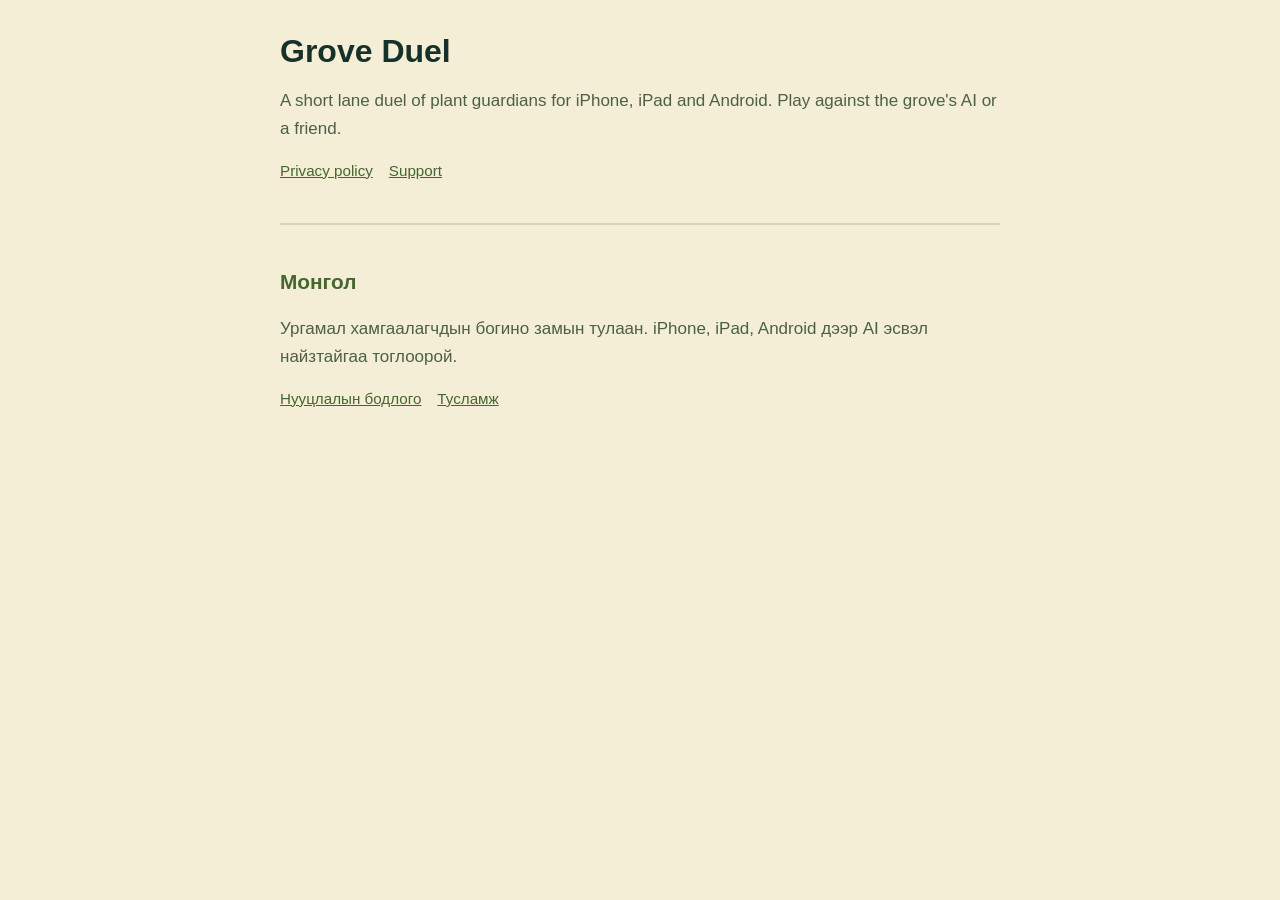
==== index.html @ 52949653 "Update Grove Duel pages Co-Authored-By: Claude Opus 5.5 <noreply@anthropic.com>" ====
<!doctype html>
<html lang="en">
<head>
<meta charset="utf-8">
<meta name="viewport" content="width=device-width, initial-scale=1">
<title>Grove Duel</title>
<link rel="stylesheet" href="style.css">
</head>
<body>
<main>
<h1>Grove Duel</h1>
<p>A short lane duel of plant guardians for iPhone, iPad and Android. Play against the grove's AI or a friend.</p>
<nav><a href="privacy.html">Privacy policy</a><a href="support.html">Support</a></nav>
<section class="lang" lang="mn">
<h2>Монгол</h2>
<p>Ургамал хамгаалагчдын богино замын тулаан. iPhone, iPad, Android дээр AI эсвэл найзтайгаа тоглоорой.</p>
<nav><a href="privacy.html#mn">Нууцлалын бодлого</a><a href="support.html#mn">Тусламж</a></nav>
</section>
</main>
</body>
</html>
---- style.css ----
:root { --ink: #16302a; --leaf: #45672d; --paper: #f4eed7; --muted: #4e5f48; }
* { box-sizing: border-box; }
body { margin: 0; background: var(--paper); color: var(--ink); font: 17px/1.6 -apple-system, BlinkMacSystemFont, "Segoe UI", Roboto, "Helvetica Neue", Arial, sans-serif; }
main { max-width: 760px; margin: 0 auto; padding: 32px 20px 64px; }
h1 { font-size: 2rem; line-height: 1.2; margin: 0 0 4px; }
h2 { font-size: 1.3rem; margin: 32px 0 8px; color: var(--leaf); }
h3 { font-size: 1.05rem; margin: 20px 0 4px; }
p, li { color: var(--muted); }
a { color: var(--leaf); }
nav { font-size: .95rem; margin-bottom: 24px; }
nav a { margin-right: 16px; }
.lang { border-top: 2px solid #d9d2b6; margin-top: 40px; padding-top: 8px; }
.small { font-size: .9rem; }
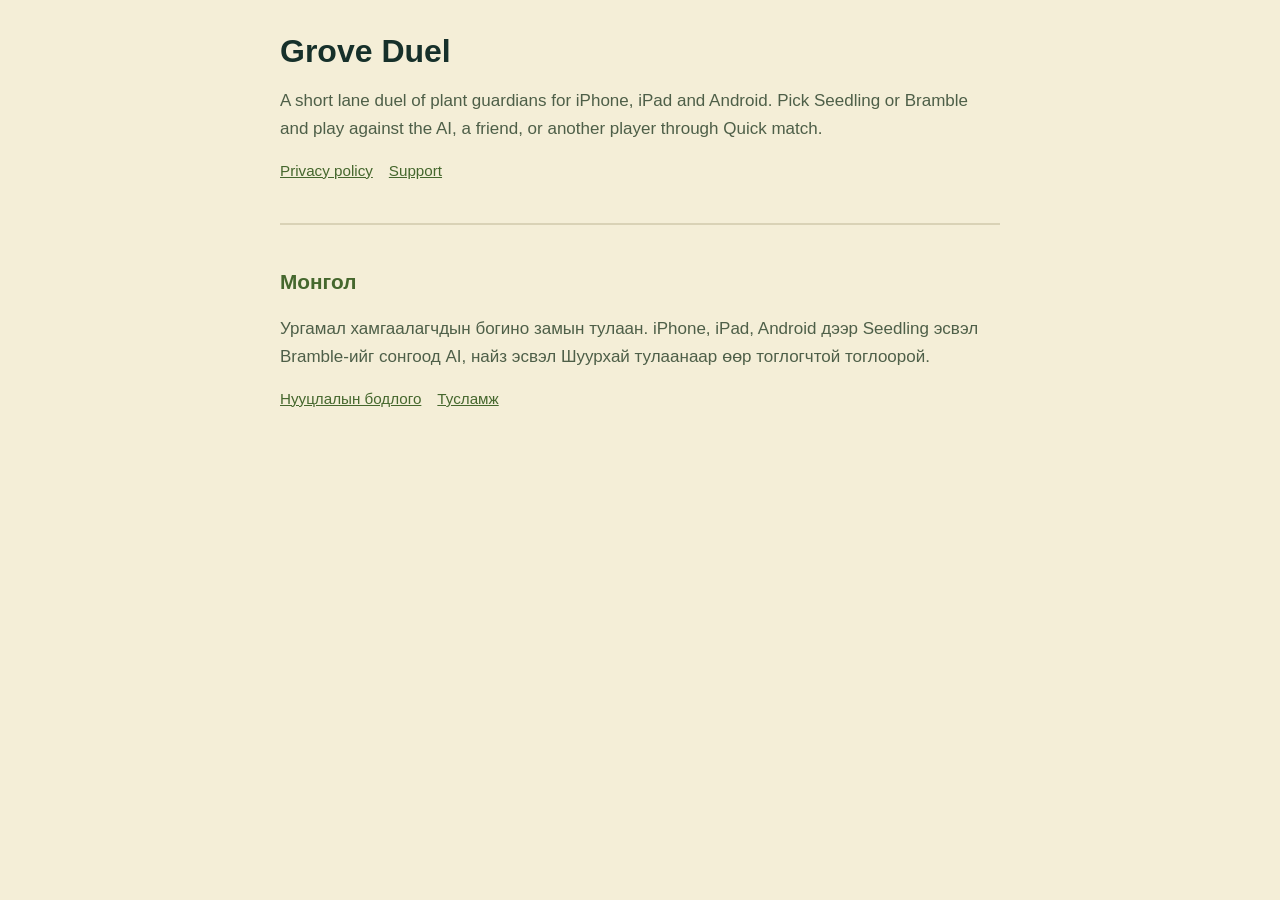
==== commit a0fbd9db: "Update Grove Duel pages Co-Authored-By: Claude Opus 5.5 <noreply@anthropic.com>" ====
--- a/index.html
+++ b/index.html
@@ -9,11 +9,11 @@
 <body>
 <main>
 <h1>Grove Duel</h1>
-<p>A short lane duel of plant guardians for iPhone, iPad and Android. Play against the grove's AI or a friend.</p>
+<p>A short lane duel of plant guardians for iPhone, iPad and Android. Pick Seedling or Bramble and play against the AI, a friend, or another player through Quick match.</p>
 <nav><a href="privacy.html">Privacy policy</a><a href="support.html">Support</a></nav>
 <section class="lang" lang="mn">
 <h2>Монгол</h2>
-<p>Ургамал хамгаалагчдын богино замын тулаан. iPhone, iPad, Android дээр AI эсвэл найзтайгаа тоглоорой.</p>
+<p>Ургамал хамгаалагчдын богино замын тулаан. iPhone, iPad, Android дээр Seedling эсвэл Bramble-ийг сонгоод AI, найз эсвэл Шуурхай тулаанаар өөр тоглогчтой тоглоорой.</p>
 <nav><a href="privacy.html#mn">Нууцлалын бодлого</a><a href="support.html#mn">Тусламж</a></nav>
 </section>
 </main>
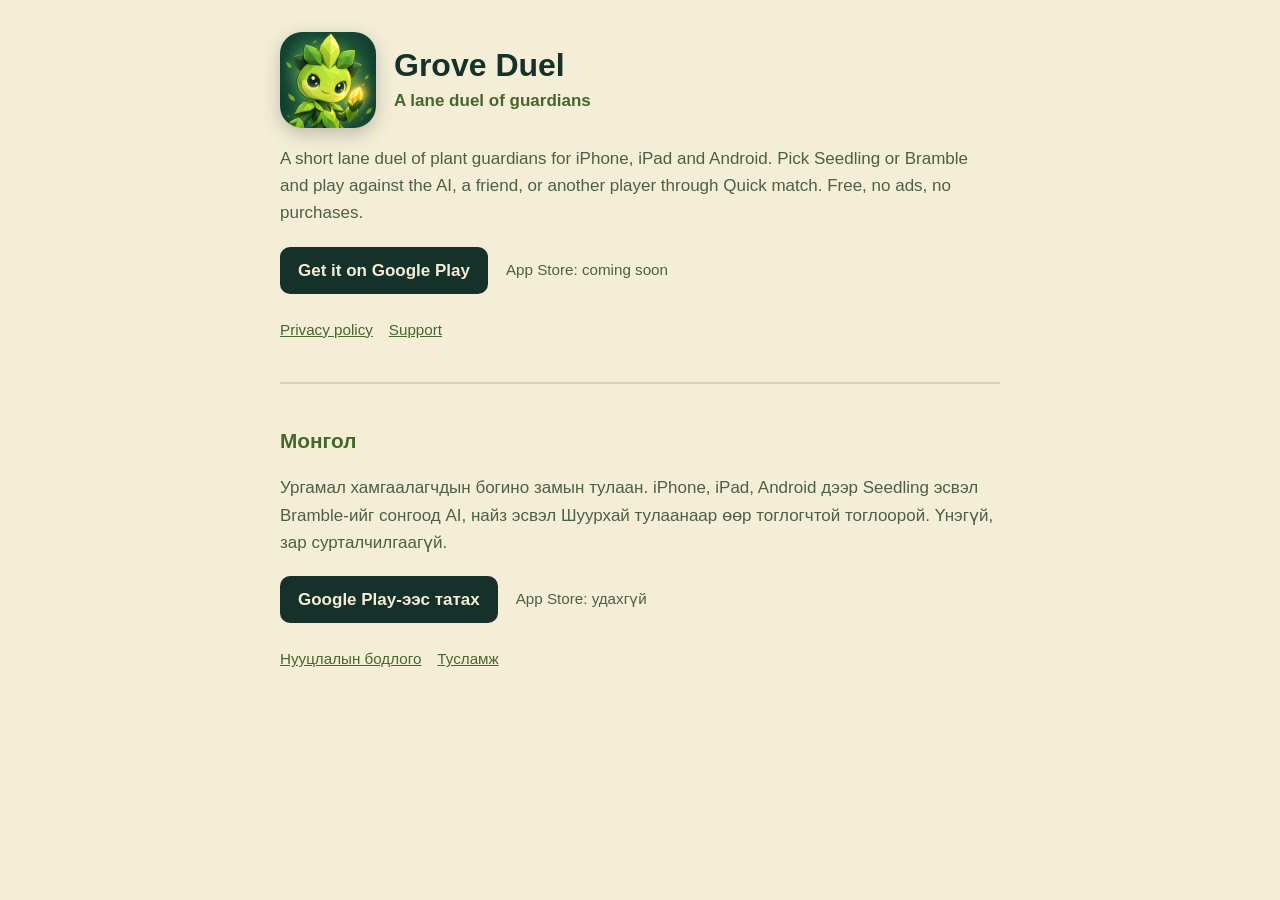
==== commit d8e3d908: "Update Grove Duel pages Co-Authored-By: Claude Opus 5.5 <noreply@anthropic.com>" ====
--- a/index.html
+++ b/index.html
@@ -3,17 +3,27 @@
 <head>
 <meta charset="utf-8">
 <meta name="viewport" content="width=device-width, initial-scale=1">
-<title>Grove Duel</title>
+<title>Grove Duel: a lane duel of guardians</title>
+<meta name="description" content="A 5-minute 1v1 lane duel of plant guardians. Play the AI, a friend or a stranger online. Free, no ads, in English and Mongolian.">
+<meta property="og:title" content="Grove Duel: a lane duel of guardians">
+<meta property="og:description" content="5-minute 1v1 duels of plant guardians. Play the AI, a friend or a stranger online. Free, no ads. Монгол хэл дээр.">
+<meta property="og:image" content="https://groveduel.badral.dev/share.png">
+<meta property="og:url" content="https://groveduel.badral.dev/">
+<meta property="og:type" content="website">
+<meta name="twitter:card" content="summary">
+<link rel="icon" href="icon.png">
 <link rel="stylesheet" href="style.css">
 </head>
 <body>
 <main>
-<h1>Grove Duel</h1>
-<p>A short lane duel of plant guardians for iPhone, iPad and Android. Pick Seedling or Bramble and play against the AI, a friend, or another player through Quick match.</p>
+<header class="hero"><img src="icon.png" width="96" height="96" alt="Grove Duel icon: Seedling holding a glowing seed"><div><h1>Grove Duel</h1><p class="tagline">A lane duel of guardians</p></div></header>
+<p>A short lane duel of plant guardians for iPhone, iPad and Android. Pick Seedling or Bramble and play against the AI, a friend, or another player through Quick match. Free, no ads, no purchases.</p>
+<p class="stores"><a class="store" href="https://play.google.com/store/apps/details?id=mn.badral.groveduel">Get it on Google Play</a><span class="soon">App Store: coming soon</span></p>
 <nav><a href="privacy.html">Privacy policy</a><a href="support.html">Support</a></nav>
 <section class="lang" lang="mn">
 <h2>Монгол</h2>
-<p>Ургамал хамгаалагчдын богино замын тулаан. iPhone, iPad, Android дээр Seedling эсвэл Bramble-ийг сонгоод AI, найз эсвэл Шуурхай тулаанаар өөр тоглогчтой тоглоорой.</p>
+<p>Ургамал хамгаалагчдын богино замын тулаан. iPhone, iPad, Android дээр Seedling эсвэл Bramble-ийг сонгоод AI, найз эсвэл Шуурхай тулаанаар өөр тоглогчтой тоглоорой. Үнэгүй, зар сурталчилгаагүй.</p>
+<p class="stores"><a class="store" href="https://play.google.com/store/apps/details?id=mn.badral.groveduel&amp;hl=mn">Google Play-ээс татах</a><span class="soon">App Store: удахгүй</span></p>
 <nav><a href="privacy.html#mn">Нууцлалын бодлого</a><a href="support.html#mn">Тусламж</a></nav>
 </section>
 </main>
--- a/style.css
+++ b/style.css
@@ -11,3 +11,11 @@
 nav a { margin-right: 16px; }
 .lang { border-top: 2px solid #d9d2b6; margin-top: 40px; padding-top: 8px; }
 .small { font-size: .9rem; }
+.hero { display: flex; align-items: center; gap: 18px; margin-bottom: 8px; }
+.hero img { border-radius: 22px; box-shadow: 0 6px 18px rgba(22, 48, 42, .25); }
+.hero h1 { margin: 0; }
+.tagline { margin: 2px 0 0; font-weight: 600; color: var(--leaf); }
+.stores { display: flex; flex-wrap: wrap; align-items: center; gap: 12px 18px; margin: 20px 0 24px; }
+.store { display: inline-block; background: var(--ink); color: var(--paper); text-decoration: none; font-weight: 600; padding: 10px 18px; border-radius: 10px; }
+.store:hover { background: var(--leaf); }
+.soon { font-size: .95rem; color: var(--muted); }
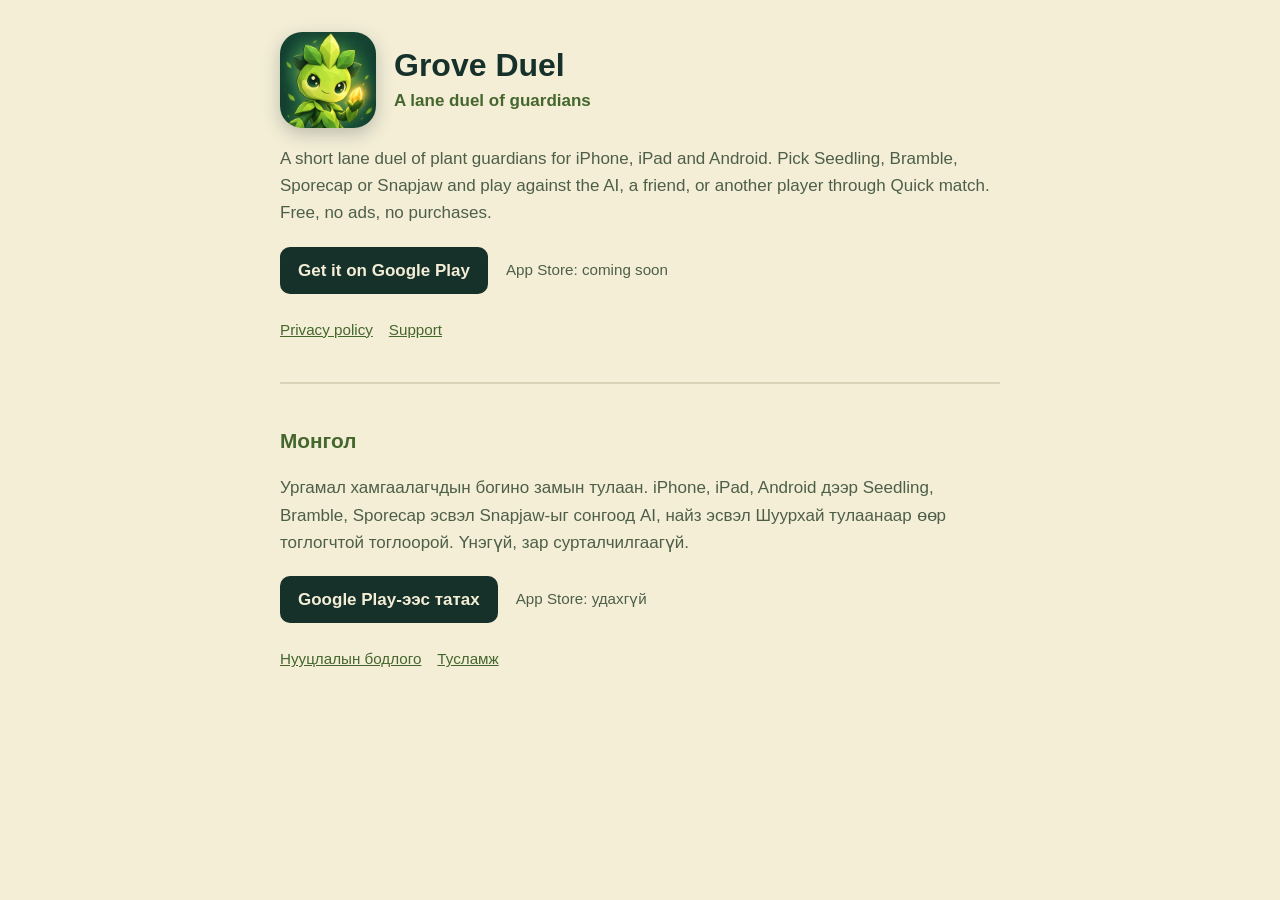
==== commit 4935f296: "Update Grove Duel pages Co-Authored-By: Claude Opus 5.5 <noreply@anthropic.com>" ====
--- a/index.html
+++ b/index.html
@@ -17,12 +17,12 @@
 <body>
 <main>
 <header class="hero"><img src="icon.png" width="96" height="96" alt="Grove Duel icon: Seedling holding a glowing seed"><div><h1>Grove Duel</h1><p class="tagline">A lane duel of guardians</p></div></header>
-<p>A short lane duel of plant guardians for iPhone, iPad and Android. Pick Seedling or Bramble and play against the AI, a friend, or another player through Quick match. Free, no ads, no purchases.</p>
+<p>A short lane duel of plant guardians for iPhone, iPad and Android. Pick Seedling, Bramble, Sporecap or Snapjaw and play against the AI, a friend, or another player through Quick match. Free, no ads, no purchases.</p>
 <p class="stores"><a class="store" href="https://play.google.com/store/apps/details?id=mn.badral.groveduel">Get it on Google Play</a><span class="soon">App Store: coming soon</span></p>
 <nav><a href="privacy.html">Privacy policy</a><a href="support.html">Support</a></nav>
 <section class="lang" lang="mn">
 <h2>Монгол</h2>
-<p>Ургамал хамгаалагчдын богино замын тулаан. iPhone, iPad, Android дээр Seedling эсвэл Bramble-ийг сонгоод AI, найз эсвэл Шуурхай тулаанаар өөр тоглогчтой тоглоорой. Үнэгүй, зар сурталчилгаагүй.</p>
+<p>Ургамал хамгаалагчдын богино замын тулаан. iPhone, iPad, Android дээр Seedling, Bramble, Sporecap эсвэл Snapjaw-ыг сонгоод AI, найз эсвэл Шуурхай тулаанаар өөр тоглогчтой тоглоорой. Үнэгүй, зар сурталчилгаагүй.</p>
 <p class="stores"><a class="store" href="https://play.google.com/store/apps/details?id=mn.badral.groveduel&amp;hl=mn">Google Play-ээс татах</a><span class="soon">App Store: удахгүй</span></p>
 <nav><a href="privacy.html#mn">Нууцлалын бодлого</a><a href="support.html#mn">Тусламж</a></nav>
 </section>
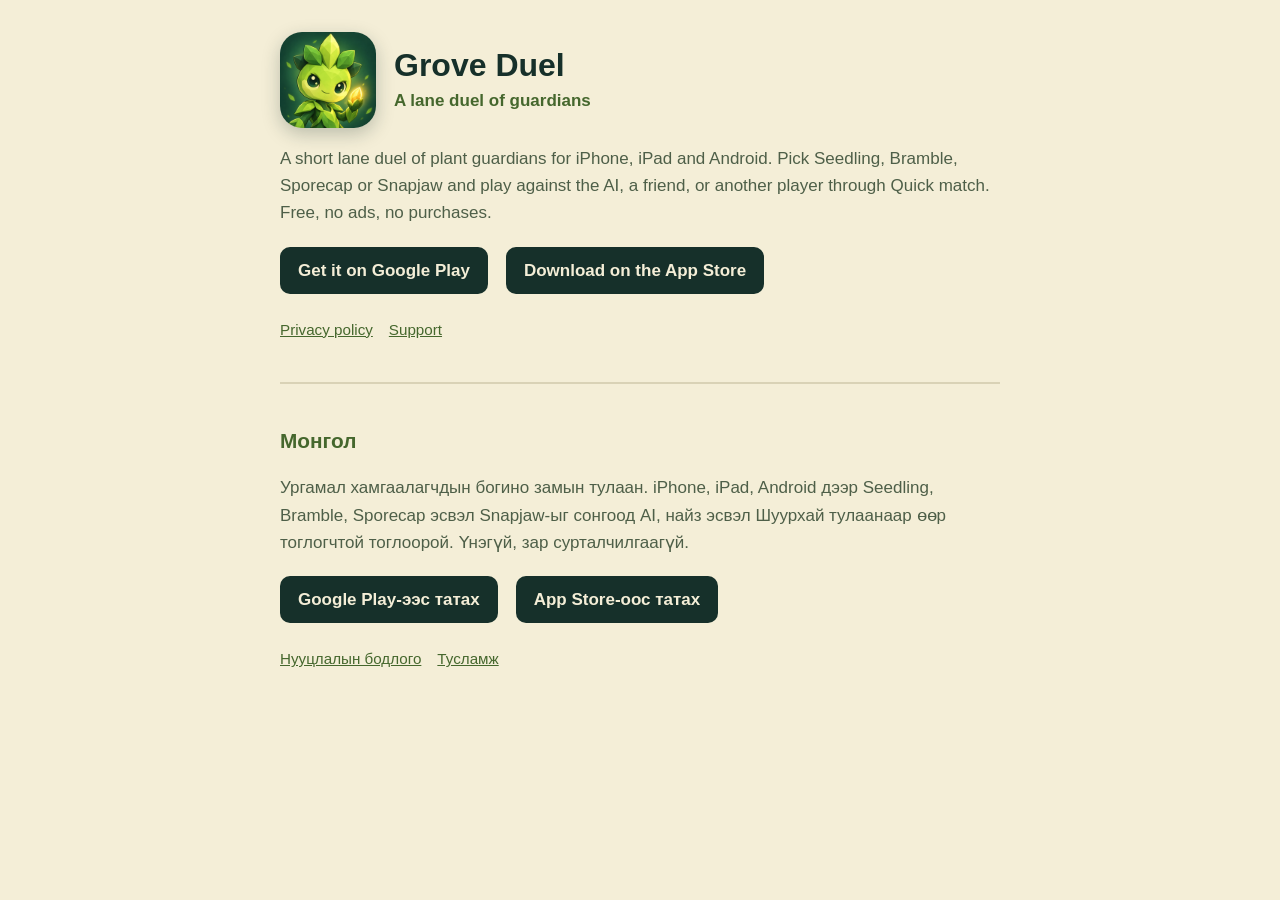
==== commit 5815ca20: "Update Grove Duel pages Co-Authored-By: Claude Opus 5.5 <noreply@anthropic.com>" ====
--- a/index.html
+++ b/index.html
@@ -18,12 +18,12 @@
 <main>
 <header class="hero"><img src="icon.png" width="96" height="96" alt="Grove Duel icon: Seedling holding a glowing seed"><div><h1>Grove Duel</h1><p class="tagline">A lane duel of guardians</p></div></header>
 <p>A short lane duel of plant guardians for iPhone, iPad and Android. Pick Seedling, Bramble, Sporecap or Snapjaw and play against the AI, a friend, or another player through Quick match. Free, no ads, no purchases.</p>
-<p class="stores"><a class="store" href="https://play.google.com/store/apps/details?id=mn.badral.groveduel">Get it on Google Play</a><span class="soon">App Store: coming soon</span></p>
+<p class="stores"><a class="store" href="https://play.google.com/store/apps/details?id=mn.badral.groveduel">Get it on Google Play</a><a class="store" href="https://apps.apple.com/app/grove-duel/id6814047617">Download on the App Store</a></p>
 <nav><a href="privacy.html">Privacy policy</a><a href="support.html">Support</a></nav>
 <section class="lang" lang="mn">
 <h2>Монгол</h2>
 <p>Ургамал хамгаалагчдын богино замын тулаан. iPhone, iPad, Android дээр Seedling, Bramble, Sporecap эсвэл Snapjaw-ыг сонгоод AI, найз эсвэл Шуурхай тулаанаар өөр тоглогчтой тоглоорой. Үнэгүй, зар сурталчилгаагүй.</p>
-<p class="stores"><a class="store" href="https://play.google.com/store/apps/details?id=mn.badral.groveduel&amp;hl=mn">Google Play-ээс татах</a><span class="soon">App Store: удахгүй</span></p>
+<p class="stores"><a class="store" href="https://play.google.com/store/apps/details?id=mn.badral.groveduel&amp;hl=mn">Google Play-ээс татах</a><a class="store" href="https://apps.apple.com/app/grove-duel/id6814047617">App Store-оос татах</a></p>
 <nav><a href="privacy.html#mn">Нууцлалын бодлого</a><a href="support.html#mn">Тусламж</a></nav>
 </section>
 </main>
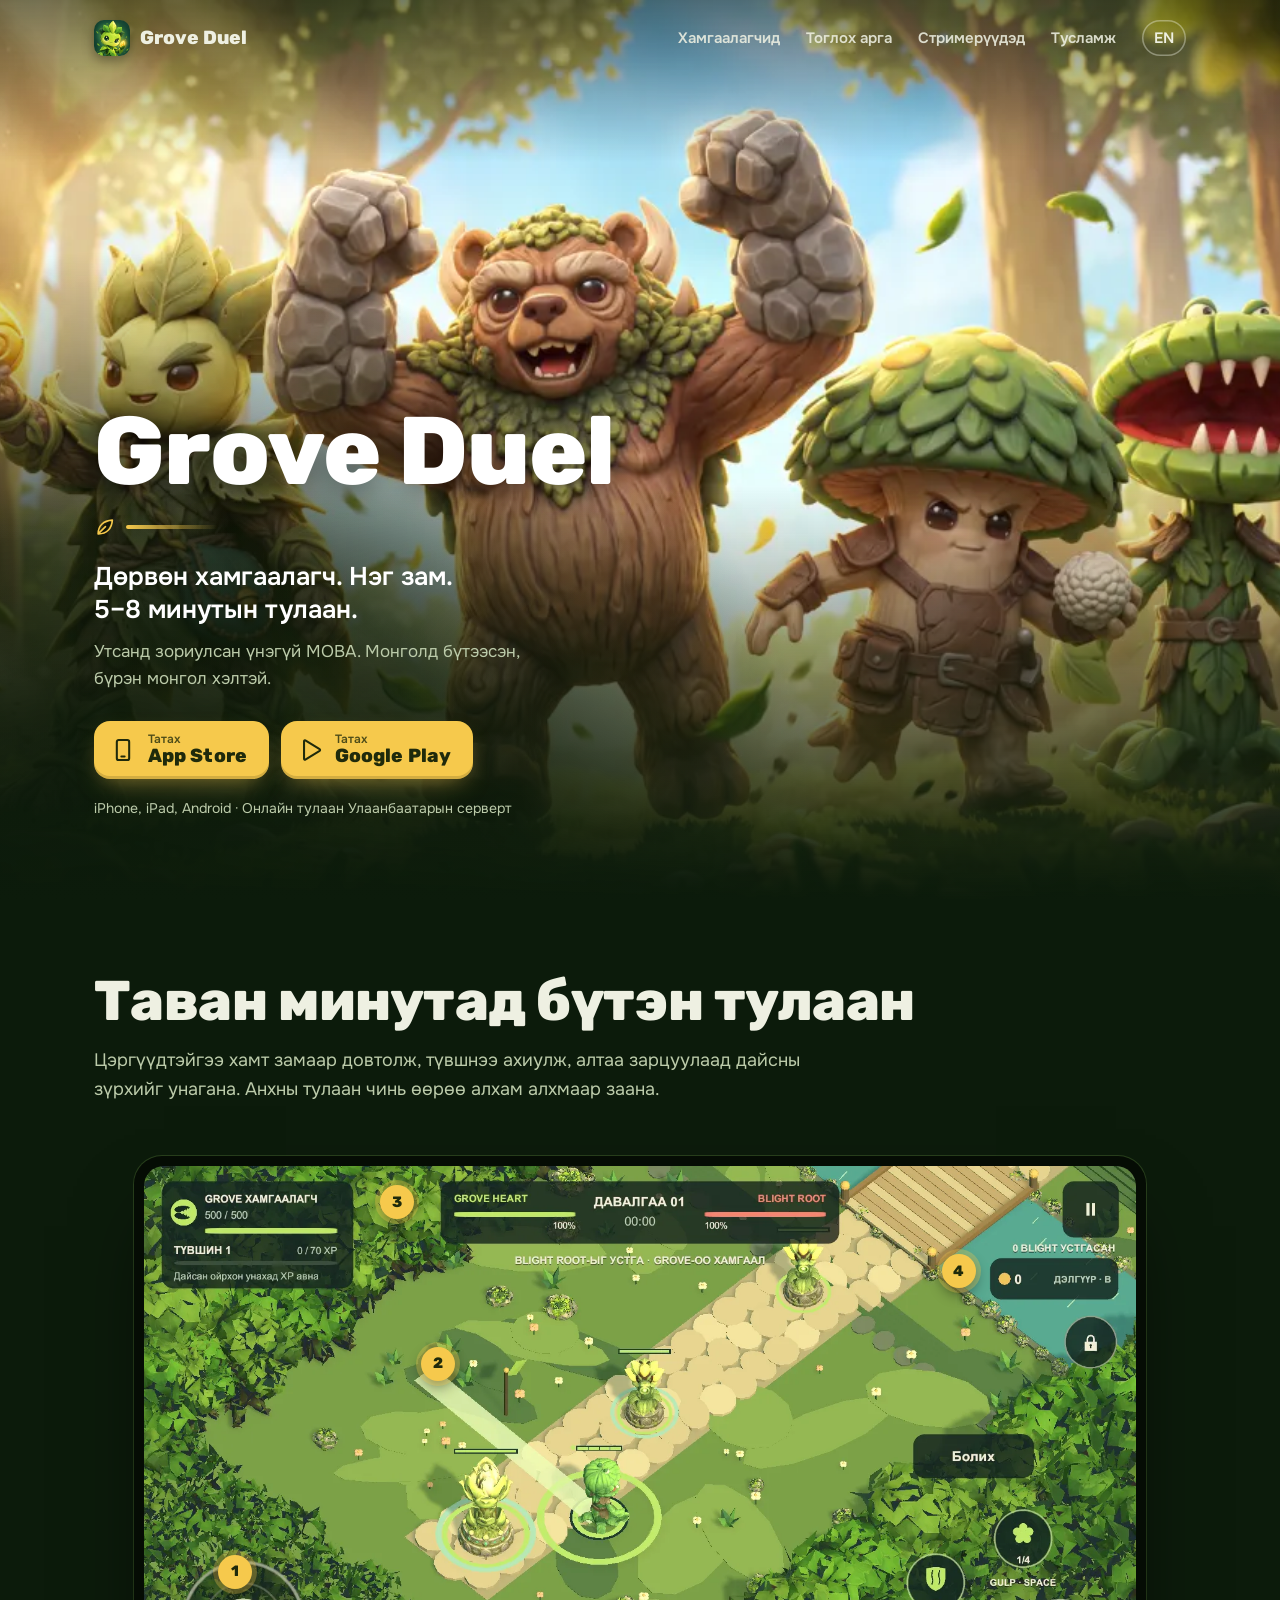
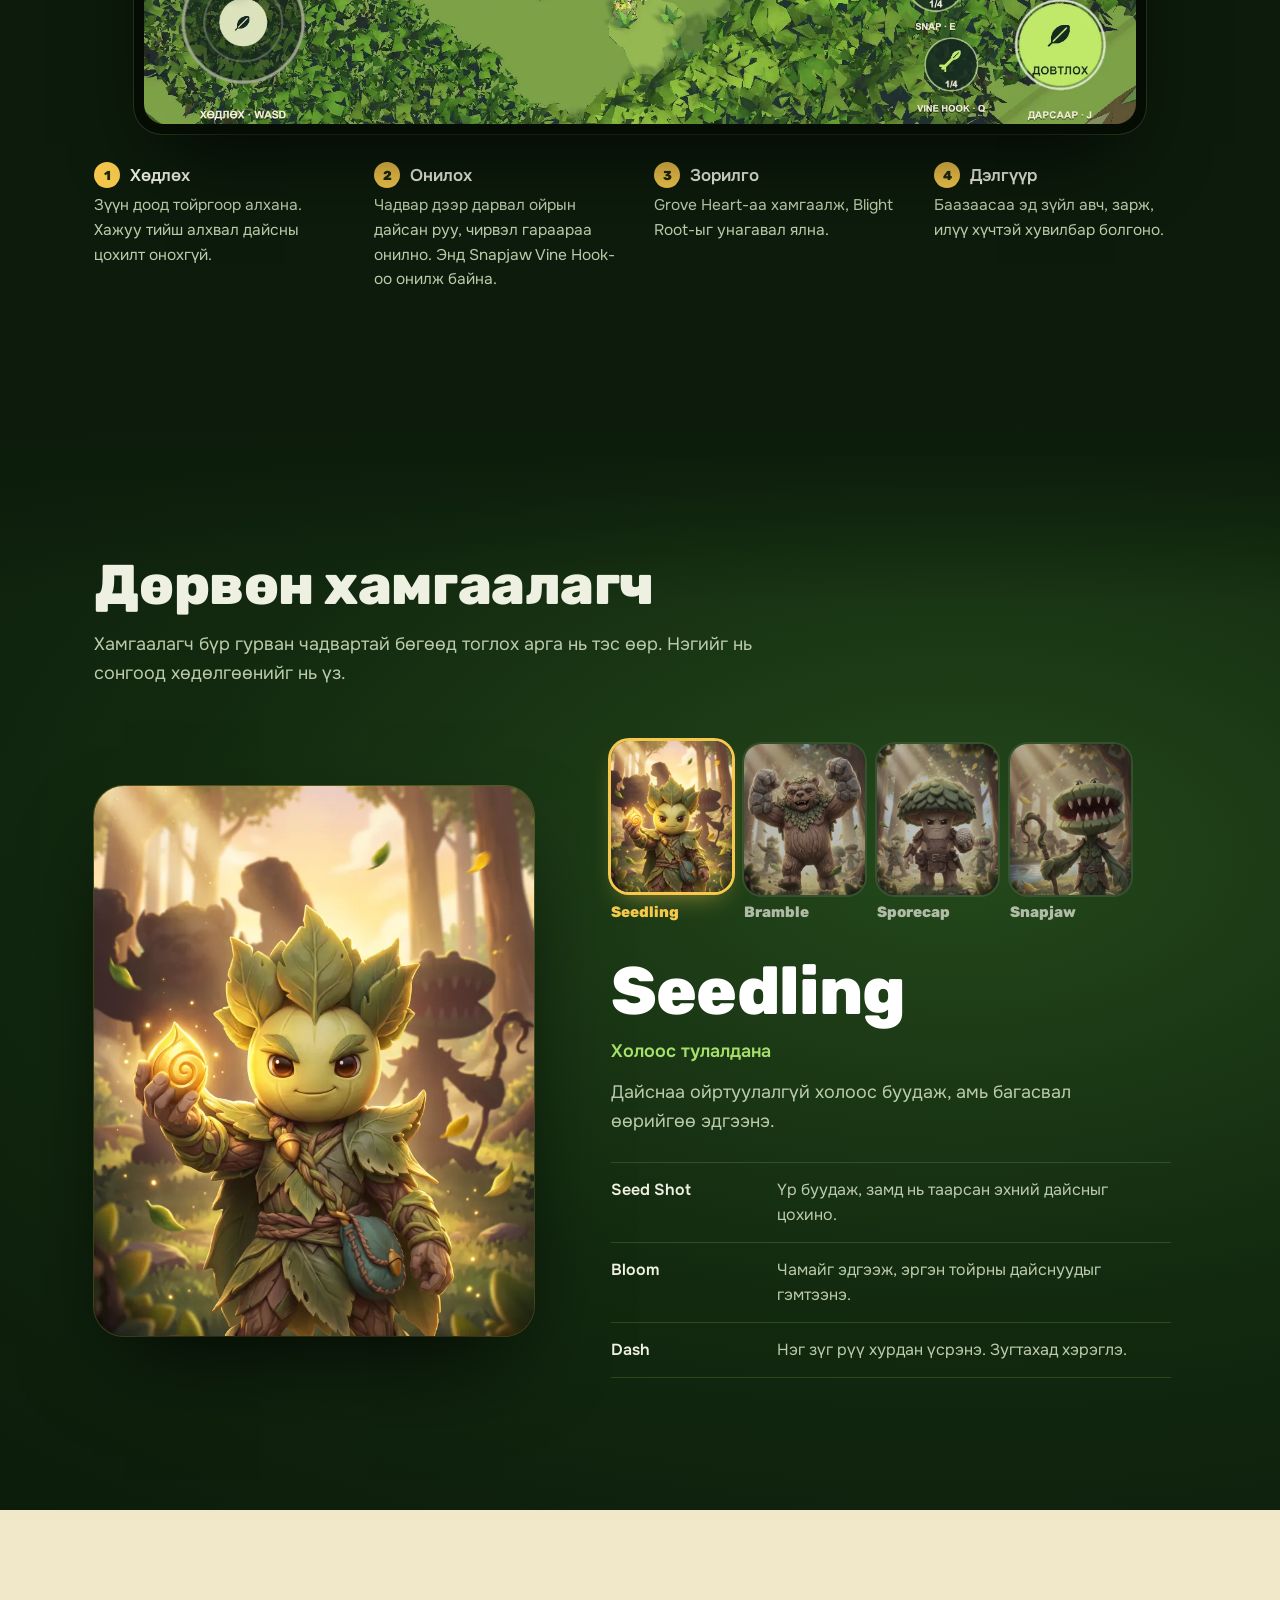
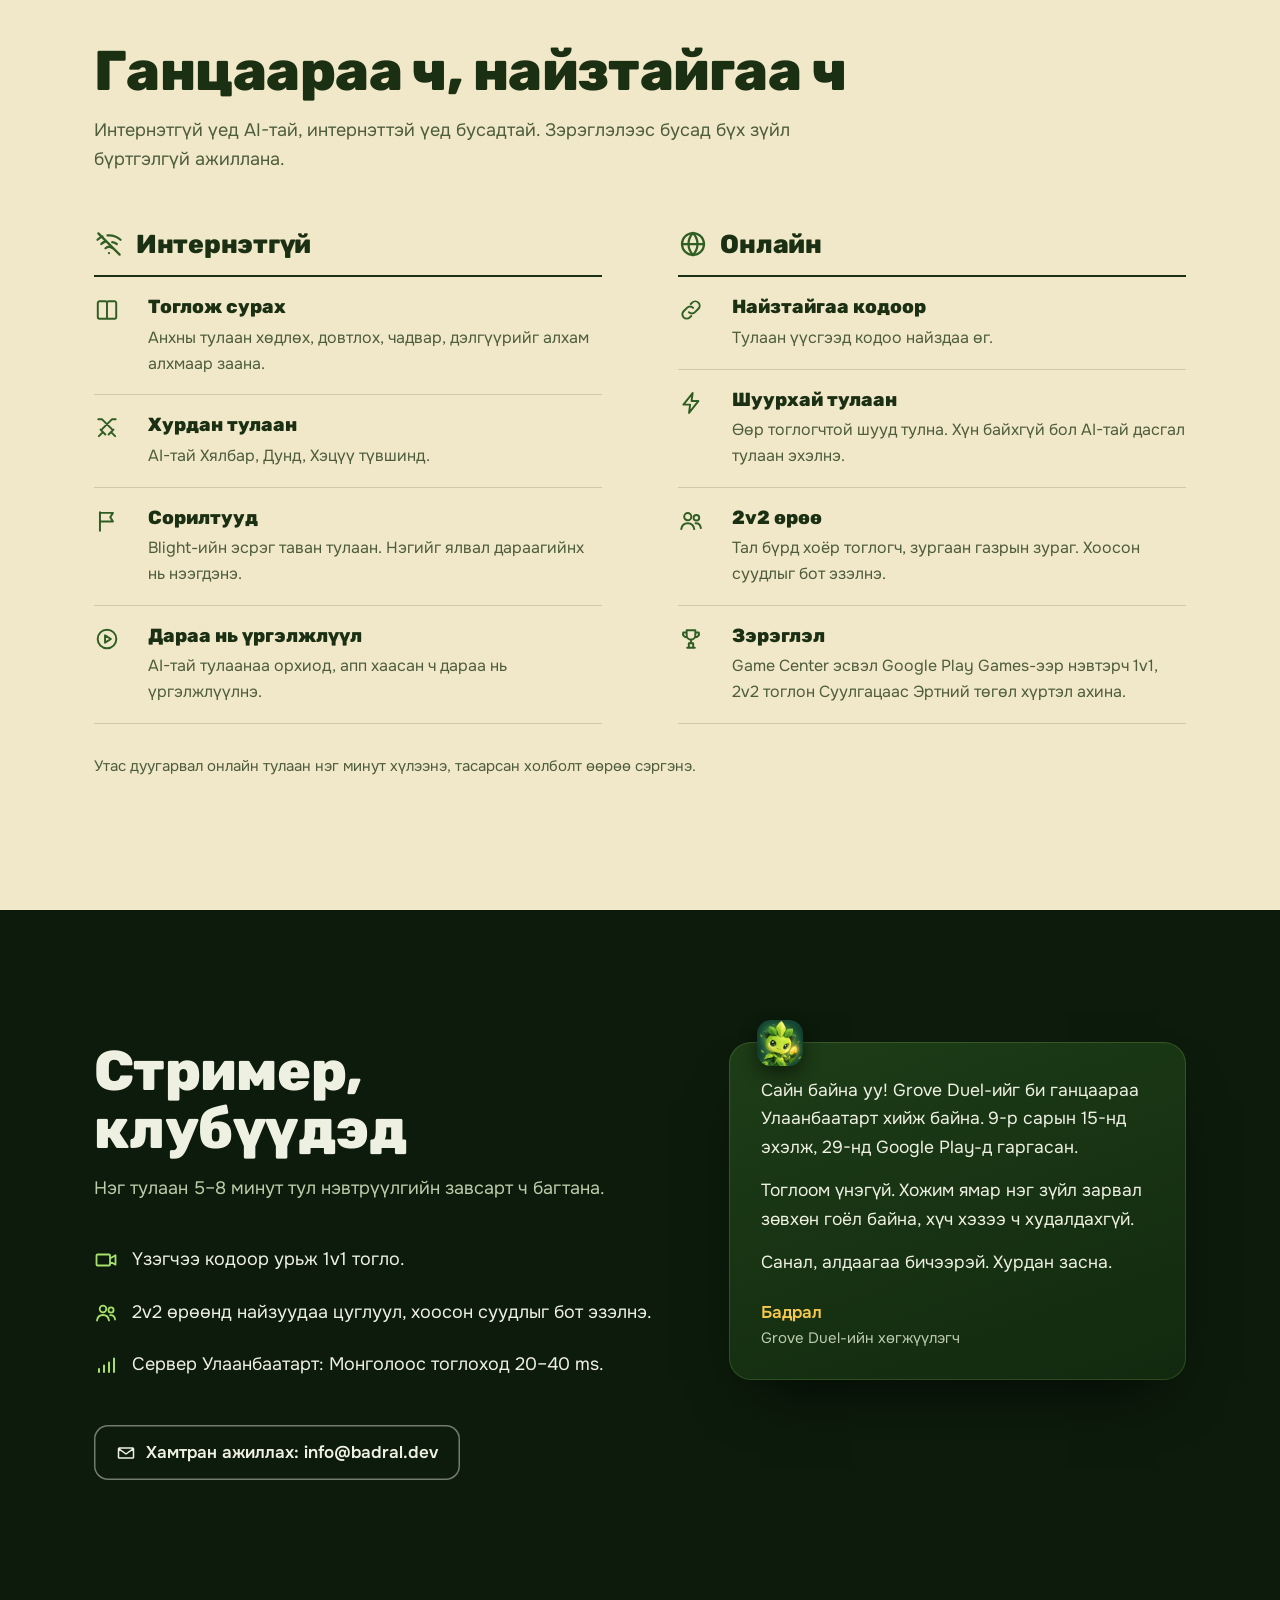
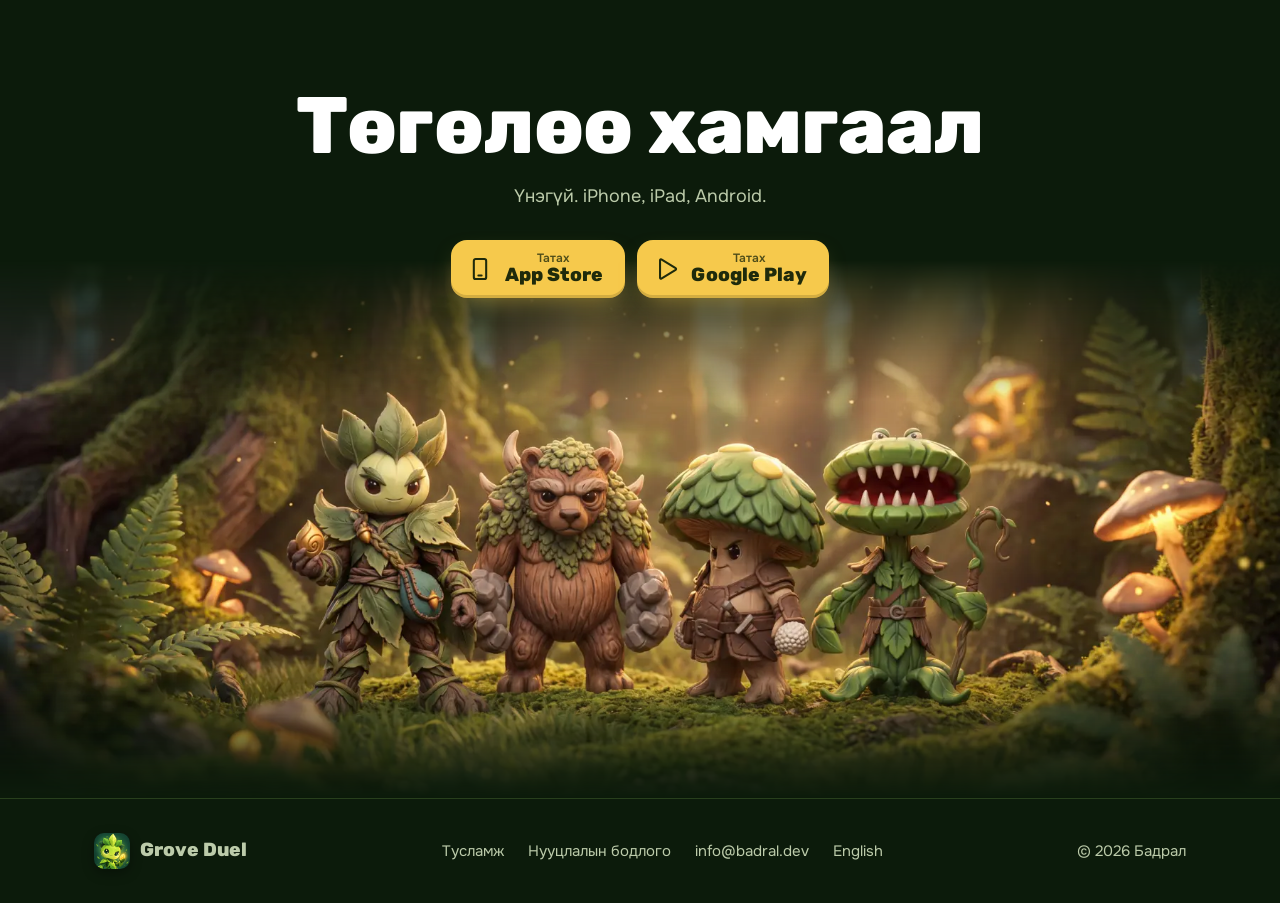
==== commit fd4119ad: "Update Grove Duel pages Co-Authored-By: Claude Opus 5.5 <noreply@anthropic.com>" ====
--- a/index.html
+++ b/index.html
@@ -1,31 +1,261 @@
 <!doctype html>
-<html lang="en">
+<html lang="mn">
 <head>
 <meta charset="utf-8">
-<meta name="viewport" content="width=device-width, initial-scale=1">
-<title>Grove Duel: a lane duel of guardians</title>
-<meta name="description" content="A 5-minute 1v1 lane duel of plant guardians. Play the AI, a friend or a stranger online. Free, no ads, in English and Mongolian.">
-<meta property="og:title" content="Grove Duel: a lane duel of guardians">
-<meta property="og:description" content="5-minute 1v1 duels of plant guardians. Play the AI, a friend or a stranger online. Free, no ads. Монгол хэл дээр.">
+<meta name="viewport" content="width=device-width, initial-scale=1, viewport-fit=cover">
+<title>Grove Duel: утсанд зориулсан 5 минутын MOBA</title>
+<meta name="description" content="Дөрвөн хамгаалагч, нэг зам, 5–8 минутын тулаан. Монголд бүтээсэн, бүрэн монгол хэлтэй, Улаанбаатарын сервертэй үнэгүй MOBA. iPhone, iPad, Android.">
+<meta name="theme-color" content="#0c1b0b">
+<link rel="canonical" href="https://groveduel.badral.dev/">
+<link rel="alternate" hreflang="mn" href="https://groveduel.badral.dev/">
+<link rel="alternate" hreflang="en" href="https://groveduel.badral.dev/en.html">
+<link rel="alternate" hreflang="x-default" href="https://groveduel.badral.dev/">
+<meta property="og:title" content="Grove Duel: утсанд зориулсан 5 минутын MOBA">
+<meta property="og:description" content="Дөрвөн хамгаалагч, нэг зам. Монголд бүтээсэн, монгол хэлтэй, үнэгүй. iPhone, iPad, Android.">
 <meta property="og:image" content="https://groveduel.badral.dev/share.png">
 <meta property="og:url" content="https://groveduel.badral.dev/">
 <meta property="og:type" content="website">
-<meta name="twitter:card" content="summary">
+<meta property="og:locale" content="mn_MN">
+<meta property="og:locale:alternate" content="en_US">
+<meta name="twitter:card" content="summary_large_image">
 <link rel="icon" href="icon.png">
-<link rel="stylesheet" href="style.css">
+<link rel="apple-touch-icon" href="icon.png">
+<link rel="preload" href="fonts/Rubik-ExtraBold.ttf" as="font" type="font/ttf" crossorigin>
+<link rel="preload" as="image" href="img/hero-tall-1080.webp" media="(max-width: 760px)">
+<link rel="preload" as="image" href="img/hero-wide-1400.webp" imagesrcset="img/hero-wide-1400.webp 1400w, img/hero-wide-2400.webp 2400w" imagesizes="100vw" media="(min-width: 761px)">
+<link rel="stylesheet" href="home.css">
+<script type="application/ld+json">{"@context":"https://schema.org","@type":"VideoGame","name":"Grove Duel","url":"https://groveduel.badral.dev/","image":"https://groveduel.badral.dev/share.png","inLanguage":["mn","en"],"genre":"MOBA","gamePlatform":["iOS","Android"],"operatingSystem":"iOS, Android","applicationCategory":"Game","offers":{"@type":"Offer","price":"0","priceCurrency":"USD"},"author":{"@type":"Person","name":"Badral"}}</script>
 </head>
 <body>
-<main>
-<header class="hero"><img src="icon.png" width="96" height="96" alt="Grove Duel icon: Seedling holding a glowing seed"><div><h1>Grove Duel</h1><p class="tagline">A lane duel of guardians</p></div></header>
-<p>A short lane duel of plant guardians for iPhone, iPad and Android. Pick Seedling, Bramble, Sporecap or Snapjaw and play against the AI, a friend, or another player through Quick match. Free, no ads, no purchases.</p>
-<p class="stores"><a class="store" href="https://play.google.com/store/apps/details?id=mn.badral.groveduel">Get it on Google Play</a><a class="store" href="https://apps.apple.com/app/grove-duel/id6814047617">Download on the App Store</a></p>
-<nav><a href="privacy.html">Privacy policy</a><a href="support.html">Support</a></nav>
-<section class="lang" lang="mn">
-<h2>Монгол</h2>
-<p>Ургамал хамгаалагчдын богино замын тулаан. iPhone, iPad, Android дээр Seedling, Bramble, Sporecap эсвэл Snapjaw-ыг сонгоод AI, найз эсвэл Шуурхай тулаанаар өөр тоглогчтой тоглоорой. Үнэгүй, зар сурталчилгаагүй.</p>
-<p class="stores"><a class="store" href="https://play.google.com/store/apps/details?id=mn.badral.groveduel&amp;hl=mn">Google Play-ээс татах</a><a class="store" href="https://apps.apple.com/app/grove-duel/id6814047617">App Store-оос татах</a></p>
-<nav><a href="privacy.html#mn">Нууцлалын бодлого</a><a href="support.html#mn">Тусламж</a></nav>
-</section>
+<!--
+THESIS: Grove Duel's own key art is the first thing a visitor meets, full-bleed, with the offer and both store buttons inside the first screen; it refuses the category default of a centered logo over a blurred screenshot carousel.
+OWN-WORLD: deep forest ground (#0c1b0b to #24481b) owns the page; sun gold (#f6c94c, the game's Play button) is the only action color; leaf green marks roles; one sunlit cream band for ways to play. Rubik ExtraBold display, Onest body, line icons in one 1.8 stroke.
+STORY: see the guardians, understand a five-minute lane duel from a real annotated screenshot, pick a guardian and watch it move, learn the offline and online ways to play, meet the developer, download.
+FIRST VIEWPORT: key art fills the screen (wide on desktop, tall on phones); bottom-left: Grove Duel at up to 6rem, gold leaf rule, one-line offer, sub line, gold App Store and Google Play buttons, device line.
+FORM: user-pinned option A ("cinematic") from the 2 Nov brainstorm round; concept-seed not run because a pinned direction beats the roll; code-led (no image generation in use for this project).
+FINISH: unreviewed and undocumented is unfinished; this build ends with the finish review, the verdict, DESIGN.md, and every shipping raster carrying its provenance
+-->
+<svg width="0" height="0" style="position:absolute" aria-hidden="true">
+  <defs>
+    <symbol id="i-leaf" viewBox="0 0 24 24"><path fill="none" stroke="currentColor" stroke-width="1.8" stroke-linecap="round" stroke-linejoin="round" d="M4.5 19.5C4.5 11 10 5 20 4.5 19.5 14 13.5 19.5 5 19.5M4.5 19.5l8-8"/></symbol>
+    <symbol id="i-phone" viewBox="0 0 24 24"><path fill="none" stroke="currentColor" stroke-width="1.9" stroke-linecap="round" stroke-linejoin="round" d="M8 2.8h8a1.7 1.7 0 0 1 1.7 1.7v15a1.7 1.7 0 0 1-1.7 1.7H8a1.7 1.7 0 0 1-1.7-1.7v-15A1.7 1.7 0 0 1 8 2.8zM10.5 18h3"/></symbol>
+    <symbol id="i-play" viewBox="0 0 24 24"><path fill="none" stroke="currentColor" stroke-width="1.9" stroke-linejoin="round" d="M6.5 3.9v16.2a.8.8 0 0 0 1.2.7l13.2-8.1a.8.8 0 0 0 0-1.4L7.7 3.2a.8.8 0 0 0-1.2.7z"/></symbol>
+    <symbol id="i-book" viewBox="0 0 24 24"><path fill="none" stroke="currentColor" stroke-width="1.8" stroke-linejoin="round" d="M3.5 5.5c0-.8.7-1.5 1.5-1.5h5.5a1.5 1.5 0 0 1 1.5 1.5V20H5a1.5 1.5 0 0 1-1.5-1.5zM20.5 5.5c0-.8-.7-1.5-1.5-1.5h-5.5A1.5 1.5 0 0 0 12 5.5V20h7a1.5 1.5 0 0 0 1.5-1.5z"/></symbol>
+    <symbol id="i-swords" viewBox="0 0 24 24"><path fill="none" stroke="currentColor" stroke-width="1.8" stroke-linecap="round" stroke-linejoin="round" d="M4 4h3.5l9 9M20 4h-3.5l-9 9M6 13.5l4.5 4.5M18 13.5 13.5 18M8.2 15.8 4.5 19.5M15.8 15.8l3.7 3.7"/></symbol>
+    <symbol id="i-flag" viewBox="0 0 24 24"><path fill="none" stroke="currentColor" stroke-width="1.8" stroke-linecap="round" stroke-linejoin="round" d="M5.5 21V4M5.5 4.5h12l-2.5 4 2.5 4h-12"/></symbol>
+    <symbol id="i-resume" viewBox="0 0 24 24"><g fill="none" stroke="currentColor" stroke-width="1.8" stroke-linejoin="round"><circle cx="12" cy="12" r="8.6"/><path d="M10.2 8.6v6.8l5.4-3.4z"/></g></symbol>
+    <symbol id="i-link" viewBox="0 0 24 24"><path fill="none" stroke="currentColor" stroke-width="1.8" stroke-linecap="round" stroke-linejoin="round" d="M10 14a4 4 0 0 0 5.7 0l3.1-3.1a4 4 0 0 0-5.7-5.7l-1.3 1.3M14 10a4 4 0 0 0-5.7 0l-3.1 3.1a4 4 0 0 0 5.7 5.7l1.3-1.3"/></symbol>
+    <symbol id="i-bolt" viewBox="0 0 24 24"><path fill="none" stroke="currentColor" stroke-width="1.8" stroke-linejoin="round" d="M13.5 2.8 5 13.5h6.2l-1 7.7 8.6-11h-6.3z"/></symbol>
+    <symbol id="i-users" viewBox="0 0 24 24"><g fill="none" stroke="currentColor" stroke-width="1.8" stroke-linecap="round"><circle cx="9" cy="8" r="3.3"/><path d="M3 19.5c.5-3.4 2.9-5.5 6-5.5s5.5 2.1 6 5.5"/><circle cx="17" cy="9" r="2.6"/><path d="M16.2 14.1c2.7-.2 4.5 1.6 4.9 4.4"/></g></symbol>
+    <symbol id="i-trophy" viewBox="0 0 24 24"><path fill="none" stroke="currentColor" stroke-width="1.8" stroke-linecap="round" stroke-linejoin="round" d="M8 4h8v4.5a4 4 0 0 1-8 0zM8 6H4.8a3.2 3.2 0 0 0 3.4 4.3M16 6h3.2a3.2 3.2 0 0 1-3.4 4.3M12 12.5v3.5M8.5 20h7M10 16h4v4h-4z"/></symbol>
+    <symbol id="i-offline" viewBox="0 0 24 24"><path fill="none" stroke="currentColor" stroke-width="1.8" stroke-linecap="round" d="M2.8 8.6a13.6 13.6 0 0 1 4-2.6M10.8 5.1A13.6 13.6 0 0 1 21.2 8.6M5.8 12a9 9 0 0 1 3-1.9M14.6 10.5A9 9 0 0 1 18.2 12M9.2 15.4a4.3 4.3 0 0 1 5.6 0M12 19.2h.01M3.5 3.5l17 17"/></symbol>
+    <symbol id="i-globe" viewBox="0 0 24 24"><g fill="none" stroke="currentColor" stroke-width="1.8"><circle cx="12" cy="12" r="8.8"/><path d="M3.2 12h17.6M12 3.2c2.4 2.5 3.6 5.4 3.6 8.8s-1.2 6.3-3.6 8.8c-2.4-2.5-3.6-5.4-3.6-8.8s1.2-6.3 3.6-8.8z"/></g></symbol>
+    <symbol id="i-video" viewBox="0 0 24 24"><path fill="none" stroke="currentColor" stroke-width="1.8" stroke-linejoin="round" d="M3.5 6.5h11.5a1 1 0 0 1 1 1v9a1 1 0 0 1-1 1H3.5a1 1 0 0 1-1-1v-9a1 1 0 0 1 1-1zM16 10.5l5.5-3.2v9.4L16 13.5"/></symbol>
+    <symbol id="i-signal" viewBox="0 0 24 24"><path fill="none" stroke="currentColor" stroke-width="2" stroke-linecap="round" d="M5 19v-3M10 19v-6.5M15 19V9.5M20 19V5.5"/></symbol>
+    <symbol id="i-clock" viewBox="0 0 24 24"><g fill="none" stroke="currentColor" stroke-width="1.8" stroke-linecap="round"><circle cx="12" cy="12" r="8.6"/><path d="M12 7.5V12l3 2"/></g></symbol>
+    <symbol id="i-mail" viewBox="0 0 24 24"><path fill="none" stroke="currentColor" stroke-width="1.8" stroke-linejoin="round" d="M4 6h16a1 1 0 0 1 1 1v10a1 1 0 0 1-1 1H4a1 1 0 0 1-1-1V7a1 1 0 0 1 1-1zM3.5 7l8.5 6.2L20.5 7"/></symbol>
+  </defs>
+</svg>
+<a class="skip" href="#main">Үндсэн хэсэг рүү</a>
+
+<header class="hero">
+  <picture class="hero-art">
+    <source media="(max-width: 760px)" srcset="img/hero-tall-1080.webp">
+    <img src="img/hero-wide-1400.webp" srcset="img/hero-wide-1400.webp 1400w, img/hero-wide-2400.webp 2400w" sizes="100vw" width="2400" height="1029" fetchpriority="high" alt="Grove Duel-ийн дөрвөн хамгаалагч ойд: Seedling, Bramble, Sporecap, Snapjaw">
+  </picture>
+  <div class="top">
+    <div class="wrap">
+      <a class="brand" href="./"><img src="icon.png" alt="" width="36" height="36">Grove Duel</a>
+      <nav aria-label="Үндсэн цэс">
+        <a href="#guardians">Хамгаалагчид</a>
+        <a href="#modes">Тоглох арга</a>
+        <a href="#creators">Стримерүүдэд</a>
+        <a href="support.html#mn">Тусламж</a>
+        <a class="lang" href="en.html" hreflang="en" lang="en">EN</a>
+      </nav>
+    </div>
+  </div>
+  <div class="hero-copy wrap">
+    <h1>Grove Duel</h1>
+    <div class="mark" aria-hidden="true"><svg><use href="#i-leaf"/></svg><i></i></div>
+    <p class="lead">Дөрвөн хамгаалагч. Нэг зам. 5–8 минутын тулаан.</p>
+    <p class="sub">Утсанд зориулсан үнэгүй MOBA. Монголд бүтээсэн, бүрэн монгол хэлтэй.</p>
+    <div class="stores">
+      <a class="store" data-store="ios" href="https://apps.apple.com/app/grove-duel/id6814047617"><svg aria-hidden="true"><use href="#i-phone"/></svg><span><small>Татах</small><b>App Store</b></span></a>
+      <a class="store" data-store="play" href="https://play.google.com/store/apps/details?id=mn.badral.groveduel&amp;hl=mn"><svg aria-hidden="true"><use href="#i-play"/></svg><span><small>Татах</small><b>Google Play</b></span></a>
+    </div>
+    <p class="meta">iPhone, iPad, Android · Онлайн тулаан Улаанбаатарын серверт</p>
+  </div>
+</header>
+
+<main id="main">
+
+<section class="match" aria-labelledby="match-h">
+  <div class="wrap">
+    <h2 id="match-h">Таван минутад бүтэн тулаан</h2>
+    <p class="intro">Цэргүүдтэйгээ хамт замаар довтолж, түвшнээ ахиулж, алтаа зарцуулаад дайсны зүрхийг унагана. Анхны тулаан чинь өөрөө алхам алхмаар заана.</p>
+    <figure class="shot">
+      <img src="img/match-mn.webp" width="1600" height="900" loading="lazy" decoding="async" alt="Тоглоомын бодит зураг: Snapjaw замын голд Vine Hook-оо онилж байна, дээд талд Grove Heart, Blight Root-ын амь, баруун доод талд чадварын товчнууд.">
+      <span class="pin" style="left:10%;top:72%" aria-hidden="true">1</span>
+      <span class="pin" style="left:30%;top:36%" aria-hidden="true">2</span>
+      <span class="pin" style="left:26%;top:8%" aria-hidden="true">3</span>
+      <span class="pin" style="left:81.5%;top:20%" aria-hidden="true">4</span>
+    </figure>
+    <ol class="legend">
+      <li><strong>Хөдлөх</strong>Зүүн доод тойргоор алхана. Хажуу тийш алхвал дайсны цохилт онохгүй.</li>
+      <li><strong>Онилох</strong>Чадвар дээр дарвал ойрын дайсан руу, чирвэл гараараа онилно. Энд Snapjaw Vine Hook-оо онилж байна.</li>
+      <li><strong>Зорилго</strong>Grove Heart-аа хамгаалж, Blight Root-ыг унагавал ялна.</li>
+      <li><strong>Дэлгүүр</strong>Баазаасаа эд зүйл авч, зарж, илүү хүчтэй хувилбар болгоно.</li>
+    </ol>
+  </div>
+</section>
+
+<section class="guardians" id="guardians" aria-labelledby="guardians-h">
+  <div class="wrap">
+    <h2 id="guardians-h">Дөрвөн хамгаалагч</h2>
+    <p class="intro">Хамгаалагч бүр гурван чадвартай бөгөөд тоглох арга нь тэс өөр. Нэгийг нь сонгоод хөдөлгөөнийг нь үз.</p>
+    <div class="g-layout">
+      <div class="stage">
+        <figure class="on"><video muted loop playsinline preload="none" poster="img/seedling-720.webp" aria-label="Seedling хөдөлж байгаа нь"><source src="media/seedling.mp4" type="video/mp4"></video></figure>
+        <figure><video muted loop playsinline preload="none" poster="img/bramble-720.webp" aria-label="Bramble хөдөлж байгаа нь"><source src="media/bramble.mp4" type="video/mp4"></video></figure>
+        <figure><video muted loop playsinline preload="none" poster="img/sporecap-720.webp" aria-label="Sporecap хөдөлж байгаа нь"><source src="media/sporecap.mp4" type="video/mp4"></video></figure>
+        <figure><video muted loop playsinline preload="none" poster="img/snapjaw-720.webp" aria-label="Snapjaw хөдөлж байгаа нь"><source src="media/snapjaw.mp4" type="video/mp4"></video></figure>
+      </div>
+      <div class="g-side">
+        <div class="picker" role="tablist" aria-label="Хамгаалагч сонгох">
+          <button class="pick" role="tab" id="t-seedling" aria-controls="p-seedling" aria-selected="true"><span class="face" style="background-image:url(img/seedling-720.webp)"></span><b>Seedling</b></button>
+          <button class="pick" role="tab" id="t-bramble" aria-controls="p-bramble" aria-selected="false" tabindex="-1"><span class="face" style="background-image:url(img/bramble-720.webp)"></span><b>Bramble</b></button>
+          <button class="pick" role="tab" id="t-sporecap" aria-controls="p-sporecap" aria-selected="false" tabindex="-1"><span class="face" style="background-image:url(img/sporecap-720.webp)"></span><b>Sporecap</b></button>
+          <button class="pick" role="tab" id="t-snapjaw" aria-controls="p-snapjaw" aria-selected="false" tabindex="-1"><span class="face" style="background-image:url(img/snapjaw-720.webp)"></span><b>Snapjaw</b></button>
+        </div>
+        <div class="g-panels">
+          <div class="g-panel" role="tabpanel" id="p-seedling" aria-labelledby="t-seedling">
+            <h3>Seedling</h3>
+            <span class="role">Холоос тулалдана</span>
+            <p>Дайснаа ойртуулалгүй холоос буудаж, амь багасвал өөрийгөө эдгээнэ.</p>
+            <ul class="skills">
+              <li><b>Seed Shot</b>Үр буудаж, замд нь таарсан эхний дайсныг цохино.</li>
+              <li><b>Bloom</b>Чамайг эдгээж, эргэн тойрны дайснуудыг гэмтээнэ.</li>
+              <li><b>Dash</b>Нэг зүг рүү хурдан үсрэнэ. Зугтахад хэрэглэ.</li>
+            </ul>
+          </div>
+          <div class="g-panel" role="tabpanel" id="p-bramble" aria-labelledby="t-bramble" hidden>
+            <h3>Bramble</h3>
+            <span class="role">Ойроос тулалдана</span>
+            <p>Тулааны голд орж, цохилтыг биеэрээ даана.</p>
+            <ul class="skills">
+              <li><b>Thorn Lunge</b>Урагш шүүрч, замд таарсан эхний дайсныг цохино.</li>
+              <li><b>Bark Guard</b>Холтсоо хатууруулж, хэсэг зуур бага гэмтэл авна.</li>
+              <li><b>Bramble Quake</b>Газар цохиж, эргэн тойрны бүх дайсныг гэмтээнэ.</li>
+            </ul>
+          </div>
+          <div class="g-panel" role="tabpanel" id="p-sporecap" aria-labelledby="t-sporecap" hidden>
+            <h3>Sporecap</h3>
+            <span class="role">Тулааныг хянана</span>
+            <p>Дайснаа удаашруулж, газарт тогтоож, өөрөө холдоно.</p>
+            <ul class="skills">
+              <li><b>Spore Burst</b>Спор цацаж, хүрсэн дайснуудыг гэмтээж удаашруулна.</li>
+              <li><b>Tangle</b>Буудаж, онсон дайснаа гэмтээж хэсэг зуур газарт тогтооно.</li>
+              <li><b>Puff Step</b>Богино зайд холдож үсрэн, ардаа үлдсэн дайснуудыг удаашруулна.</li>
+            </ul>
+          </div>
+          <div class="g-panel" role="tabpanel" id="p-snapjaw" aria-labelledby="t-snapjaw" hidden>
+            <h3>Snapjaw</h3>
+            <span class="role">Барьж авна</span>
+            <p>Дайснаа ороонгоор татаж авчраад, хазаж тогтооно.</p>
+            <ul class="skills">
+              <li><b>Vine Hook</b>Ороонго шидэж, барьсан эхний дайснаа өөр лүүгээ татна.</li>
+              <li><b>Snap</b>Хүрэх зайн дайсныг хазаж, хэсэг зуур тогтооно.</li>
+              <li><b>Gulp</b>Дайсны цэргийг бүхлээр нь залгиж, чамайг эдгээнэ.</li>
+            </ul>
+          </div>
+        </div>
+      </div>
+    </div>
+  </div>
+</section>
+
+<section class="modes" id="modes" aria-labelledby="modes-h">
+  <div class="wrap">
+    <h2 id="modes-h">Ганцаараа ч, найзтайгаа ч</h2>
+    <p class="intro">Интернэтгүй үед AI-тай, интернэттэй үед бусадтай. Зэрэглэлээс бусад бүх зүйл бүртгэлгүй ажиллана.</p>
+    <div class="cols">
+      <div>
+        <h3><svg aria-hidden="true"><use href="#i-offline"/></svg>Интернэтгүй</h3>
+        <ul class="ways">
+          <li><svg aria-hidden="true"><use href="#i-book"/></svg><b>Тоглож сурах</b><span>Анхны тулаан хөдлөх, довтлох, чадвар, дэлгүүрийг алхам алхмаар заана.</span></li>
+          <li><svg aria-hidden="true"><use href="#i-swords"/></svg><b>Хурдан тулаан</b><span>AI-тай Хялбар, Дунд, Хэцүү түвшинд.</span></li>
+          <li><svg aria-hidden="true"><use href="#i-flag"/></svg><b>Сорилтууд</b><span>Blight-ийн эсрэг таван тулаан. Нэгийг ялвал дараагийнх нь нээгдэнэ.</span></li>
+          <li><svg aria-hidden="true"><use href="#i-resume"/></svg><b>Дараа нь үргэлжлүүл</b><span>AI-тай тулаанаа орхиод, апп хаасан ч дараа нь үргэлжлүүлнэ.</span></li>
+        </ul>
+      </div>
+      <div>
+        <h3><svg aria-hidden="true"><use href="#i-globe"/></svg>Онлайн</h3>
+        <ul class="ways">
+          <li><svg aria-hidden="true"><use href="#i-link"/></svg><b>Найзтайгаа кодоор</b><span>Тулаан үүсгээд кодоо найздаа өг.</span></li>
+          <li><svg aria-hidden="true"><use href="#i-bolt"/></svg><b>Шуурхай тулаан</b><span>Өөр тоглогчтой шууд тулна. Хүн байхгүй бол AI-тай дасгал тулаан эхэлнэ.</span></li>
+          <li><svg aria-hidden="true"><use href="#i-users"/></svg><b>2v2 өрөө</b><span>Тал бүрд хоёр тоглогч, зургаан газрын зураг. Хоосон суудлыг бот эзэлнэ.</span></li>
+          <li><svg aria-hidden="true"><use href="#i-trophy"/></svg><b>Зэрэглэл</b><span>Game Center эсвэл Google Play Games-ээр нэвтэрч 1v1, 2v2 тоглон Суулгацаас Эртний төгөл хүртэл ахина.</span></li>
+        </ul>
+      </div>
+    </div>
+    <p class="note">Утас дуугарвал онлайн тулаан нэг минут хүлээнэ, тасарсан холболт өөрөө сэргэнэ.</p>
+  </div>
+</section>
+
+<section class="creators" id="creators" aria-labelledby="creators-h">
+  <div class="wrap c-grid">
+    <div>
+      <h2 id="creators-h">Стример, клубүүдэд</h2>
+      <p class="intro">Нэг тулаан 5–8 минут тул нэвтрүүлгийн завсарт ч багтана.</p>
+      <ul class="c-list">
+        <li><svg aria-hidden="true"><use href="#i-video"/></svg>Үзэгчээ кодоор урьж 1v1 тогло.</li>
+        <li><svg aria-hidden="true"><use href="#i-users"/></svg>2v2 өрөөнд найзуудаа цуглуул, хоосон суудлыг бот эзэлнэ.</li>
+        <li><svg aria-hidden="true"><use href="#i-signal"/></svg>Сервер Улаанбаатарт: Монголоос тоглоход 20–40 ms.</li>
+      </ul>
+      <a class="mail" href="mailto:info@badral.dev?subject=Grove%20Duel"><svg aria-hidden="true"><use href="#i-mail"/></svg>Хамтран ажиллах: info@badral.dev</a>
+    </div>
+    <blockquote class="maker">
+      <p>Сайн байна уу! Grove Duel-ийг би ганцаараа Улаанбаатарт хийж байна. 9-р сарын 15-нд эхэлж, 29-нд Google Play-д гаргасан.</p>
+      <p>Тоглоом үнэгүй. Хожим ямар нэг зүйл зарвал зөвхөн гоёл байна, хүч хэзээ ч худалдахгүй.</p>
+      <p>Санал, алдаагаа бичээрэй. Хурдан засна.</p>
+      <footer>Бадрал<span>Grove Duel-ийн хөгжүүлэгч</span></footer>
+    </blockquote>
+  </div>
+</section>
+
+<section class="close" aria-labelledby="close-h">
+  <div class="wrap">
+    <h2 id="close-h">Төгөлөө хамгаал</h2>
+    <p>Үнэгүй. iPhone, iPad, Android.</p>
+    <div class="stores">
+      <a class="store" data-store="ios" href="https://apps.apple.com/app/grove-duel/id6814047617"><svg aria-hidden="true"><use href="#i-phone"/></svg><span><small>Татах</small><b>App Store</b></span></a>
+      <a class="store" data-store="play" href="https://play.google.com/store/apps/details?id=mn.badral.groveduel&amp;hl=mn"><svg aria-hidden="true"><use href="#i-play"/></svg><span><small>Татах</small><b>Google Play</b></span></a>
+    </div>
+  </div>
+  <img src="img/grove-1800.webp" width="1800" height="772" loading="lazy" decoding="async" alt="">
+</section>
+
 </main>
+
+<footer class="foot">
+  <div class="wrap">
+    <a class="brand" href="./"><img src="icon.png" alt="" width="36" height="36">Grove Duel</a>
+    <nav aria-label="Доод цэс">
+      <a href="support.html#mn">Тусламж</a>
+      <a href="privacy.html#mn">Нууцлалын бодлого</a>
+      <a href="mailto:info@badral.dev">info@badral.dev</a>
+      <a href="en.html" hreflang="en" lang="en">English</a>
+    </nav>
+    <span>© 2026 Бадрал</span>
+  </div>
+</footer>
+
+<div class="dock" aria-hidden="true">
+  <span class="brand"><img src="icon.png" alt="" width="32" height="32"><span>Grove Duel<small>Үнэгүй MOBA</small></span></span>
+  <a class="get" href="#close-h" tabindex="-1">Татах</a>
+</div>
+
+<script src="home.js" defer></script>
 </body>
 </html>
--- a/home.css
+++ b/home.css
@@ -0,0 +1,287 @@
+/* Grove Duel home page. privacy.html and support.html keep style.css. */
+
+@font-face { font-family: "Rubik"; src: url(fonts/Rubik-ExtraBold.ttf) format("truetype"); font-weight: 800; font-display: swap; }
+@font-face { font-family: "Onest"; src: url(fonts/Onest-Regular.ttf) format("truetype"); font-weight: 400; font-display: swap; }
+@font-face { font-family: "Onest"; src: url(fonts/Onest-SemiBold.ttf) format("truetype"); font-weight: 600; font-display: swap; }
+
+:root {
+  --ground: #0c1b0b;
+  --forest: #12290f;
+  --forest-2: #183614;
+  --moss: #2f5e22;
+  --leaf: #a6e06a;
+  --sun: #f6c94c;
+  --sun-hi: #ffd969;
+  --on-sun: #1f2a0b;
+  --text: #eef0e2;
+  --text-2: #bccbaa;
+  --band: #f1e7c9;
+  --band-ink: #1b3013;
+  --band-ink-2: #4d5d3c;
+  --line: rgba(166, 224, 106, .18);
+  --radius: 22px;
+  --gutter: clamp(20px, 4vw, 44px);
+  --max: 1180px;
+  --ease: cubic-bezier(.16, 1, .3, 1);
+  color-scheme: dark;
+}
+
+* { box-sizing: border-box; }
+html { scroll-behavior: smooth; scrollbar-color: var(--moss) var(--ground); -webkit-text-size-adjust: 100%; }
+body {
+  margin: 0;
+  background: var(--ground);
+  color: var(--text);
+  font: 400 17px/1.6 "Onest", system-ui, -apple-system, "Segoe UI", Roboto, sans-serif;
+  caret-color: var(--sun);
+  -webkit-font-smoothing: antialiased;
+}
+::selection { background: var(--sun); color: var(--on-sun); }
+img, video { display: block; max-width: 100%; }
+a { color: var(--sun); text-underline-offset: .2em; text-decoration-thickness: 1.5px; }
+a:hover { color: var(--sun-hi); }
+:focus-visible { outline: 3px solid var(--sun); outline-offset: 3px; border-radius: 6px; }
+h1, h2, h3 { font-family: "Rubik", "Onest", system-ui, sans-serif; font-weight: 800; line-height: 1.04; letter-spacing: -.01em; margin: 0; text-wrap: balance; }
+p { margin: 0; text-wrap: pretty; }
+.wrap { width: 100%; max-width: var(--max); margin: 0 auto; padding: 0 var(--gutter); }
+.skip { position: absolute; left: -999px; top: 8px; z-index: 50; background: var(--sun); color: var(--on-sun); padding: 10px 16px; border-radius: 10px; font-weight: 600; }
+.skip:focus { left: 12px; }
+
+/* ---------- store buttons ---------- */
+.stores { display: flex; flex-wrap: wrap; gap: 12px; }
+.store {
+  display: inline-flex; align-items: center; gap: 12px;
+  min-height: 58px; padding: 9px 22px 9px 16px;
+  border-radius: 16px; text-decoration: none;
+  background: var(--sun); color: var(--on-sun);
+  box-shadow: 0 10px 24px -10px rgba(246, 201, 76, .55), inset 0 -3px 0 rgba(0, 0, 0, .14);
+  transition: transform .25s var(--ease), background-color .2s, box-shadow .25s var(--ease);
+}
+.store:hover { background: var(--sun-hi); color: var(--on-sun); transform: translateY(-2px); box-shadow: 0 16px 30px -12px rgba(246, 201, 76, .7), inset 0 -3px 0 rgba(0, 0, 0, .14); }
+.store:active { transform: translateY(1px); }
+.store svg { width: 26px; height: 26px; flex: none; }
+.store span { display: flex; flex-direction: column; line-height: 1.1; }
+.store small { font-size: 12px; font-weight: 600; opacity: .78; }
+.store b { font-family: "Rubik", sans-serif; font-weight: 800; font-size: 19px; letter-spacing: .005em; }
+/* On a phone, the visitor's own store leads and the other steps back. */
+.is-ios .store[data-store="play"], .is-android .store[data-store="ios"] {
+  background: rgba(12, 27, 11, .55); color: var(--text); box-shadow: inset 0 0 0 1.5px rgba(238, 240, 226, .35);
+  -webkit-backdrop-filter: blur(6px); backdrop-filter: blur(6px);
+}
+.is-android .store[data-store="play"] { order: -1; }
+
+/* ---------- top bar ---------- */
+.top { position: absolute; inset: 0 0 auto; z-index: 3; }
+.top .wrap { display: flex; align-items: center; justify-content: space-between; gap: 16px; height: 76px; }
+.brand { display: inline-flex; align-items: center; gap: 10px; color: var(--text); text-decoration: none; font-family: "Rubik", sans-serif; font-weight: 800; font-size: 19px; }
+.brand img { width: 36px; height: 36px; border-radius: 10px; box-shadow: 0 4px 12px rgba(0, 0, 0, .35); }
+.top nav { display: flex; align-items: center; gap: 26px; font-size: 15px; font-weight: 600; }
+.top nav a { color: var(--text); text-decoration: none; opacity: .88; }
+.top nav a:hover { opacity: 1; color: var(--sun-hi); }
+.top nav .lang { padding: 6px 12px; border-radius: 99px; box-shadow: inset 0 0 0 1.5px rgba(238, 240, 226, .4); opacity: 1; }
+@media (max-width: 860px) { .top nav a:not(.lang) { display: none; } }
+
+/* ---------- hero ---------- */
+.hero { position: relative; min-height: max(640px, 100svh); max-height: 1080px; display: flex; align-items: flex-end; overflow: hidden; isolation: isolate; }
+.hero-art, .hero-art img { position: absolute; inset: 0; width: 100%; height: 100%; }
+.hero-art img { object-fit: cover; object-position: 50% 40%; }
+.hero::after {
+  content: ""; position: absolute; inset: 0; z-index: 1; pointer-events: none;
+  /* ground fade first so it paints on top; the copy scrim is anchored behind the copy, not a full-height band */
+  background:
+    linear-gradient(0deg, var(--ground) 0%, rgba(12, 27, 11, .55) 22%, rgba(12, 27, 11, 0) 46%),
+    radial-gradient(72% 82% at 8% 92%, rgba(8, 20, 7, .9) 0%, rgba(8, 20, 7, .7) 40%, rgba(8, 20, 7, 0) 78%),
+    linear-gradient(180deg, rgba(8, 20, 7, .55) 0%, rgba(8, 20, 7, 0) 18%);
+}
+.hero-copy { position: relative; z-index: 2; padding-bottom: clamp(48px, 9vh, 96px); }
+.hero h1 { font-size: clamp(3.6rem, 10vw, 6rem); color: #fff; text-shadow: 0 4px 30px rgba(0, 0, 0, .45); }
+.mark { display: flex; align-items: center; gap: 10px; margin: 14px 0 22px; }
+.mark svg { width: 22px; height: 22px; color: var(--sun); }
+.mark i { display: block; width: 92px; height: 4px; border-radius: 4px; background: linear-gradient(90deg, var(--sun), rgba(246, 201, 76, 0)); }
+.lead { font-size: clamp(1.25rem, 2.3vw, 1.6rem); font-weight: 600; line-height: 1.3; max-width: 22ch; color: #fff; }
+.sub { margin: 12px 0 28px; max-width: 40ch; color: var(--text-2); font-size: 17px; }
+.hero .meta { margin-top: 18px; font-size: 14px; color: var(--text-2); }
+
+@media (max-width: 760px) {
+  .hero { min-height: max(600px, 100svh); }
+  /* the tall key art sits whole at the top so all four guardians stay in view above the copy */
+  .hero-art img {
+    height: auto; bottom: auto; aspect-ratio: 4 / 5; object-position: 50% 0;
+    -webkit-mask-image: linear-gradient(180deg, #000 72%, transparent 100%); mask-image: linear-gradient(180deg, #000 72%, transparent 100%);
+  }
+  .hero::after {
+    background:
+      linear-gradient(0deg, var(--ground) 0%, var(--ground) 36%, rgba(12, 27, 11, .6) 48%, rgba(12, 27, 11, 0) 60%),
+      linear-gradient(180deg, rgba(8, 20, 7, .6) 0%, rgba(8, 20, 7, 0) 16%);
+  }
+  .hero-copy { padding-bottom: 36px; }
+  .mark { margin: 10px 0 16px; }
+  .sub { margin-bottom: 22px; font-size: 16px; }
+  .stores { display: grid; grid-template-columns: 1fr; }
+  .store { justify-content: center; }
+}
+
+/* the one authored moment: the grove settles into focus, then the copy rises */
+@media (prefers-reduced-motion: no-preference) {
+  .hero-art img { animation: settle 1.2s var(--ease) both; }
+  .hero-copy > :not(.stores) { animation: rise .8s var(--ease) both; }
+  .hero-copy > :nth-child(2) { animation-delay: .08s; }
+  .hero-copy > :nth-child(3) { animation-delay: .14s; }
+  .hero-copy > :nth-child(4) { animation-delay: .2s; }
+  .hero-copy > :nth-child(6) { animation-delay: .26s; }
+}
+@keyframes settle { from { transform: scale(1.06); filter: saturate(.7); } to { transform: none; filter: none; } }
+@keyframes rise { from { opacity: .35; transform: translateY(14px); } to { opacity: 1; transform: none; } }
+
+/* ---------- sections ---------- */
+section { padding: clamp(72px, 11vw, 132px) 0; position: relative; }
+section h2 { font-size: clamp(2.1rem, 5vw, 3.5rem); }
+.intro { max-width: 60ch; margin-top: 16px; font-size: 18px; color: var(--text-2); }
+
+/* match: an annotated real screenshot */
+.match { background: var(--ground); padding-top: clamp(40px, 6vw, 72px); }
+.shot { position: relative; margin-top: clamp(32px, 5vw, 52px); border-radius: 28px; padding: 10px; background: #050c04; box-shadow: 0 40px 80px -30px rgba(0, 0, 0, .8), 0 0 0 1px var(--line); }
+.shot img { width: 100%; height: auto; aspect-ratio: 16 / 9; object-fit: cover; border-radius: 20px; }
+.pin {
+  position: absolute; width: 34px; height: 34px; margin: -17px 0 0 -17px; border-radius: 50%;
+  display: grid; place-items: center; font: 800 15px/1 "Rubik", sans-serif;
+  background: var(--sun); color: var(--on-sun);
+  box-shadow: 0 0 0 5px rgba(246, 201, 76, .3), 0 6px 14px rgba(0, 0, 0, .45);
+}
+/* pins ping twice, in reading order, when the screenshot comes into view */
+@media (prefers-reduced-motion: no-preference) {
+  .pin::after { content: ""; position: absolute; inset: -5px; border-radius: 50%; border: 2px solid var(--sun); opacity: 0; }
+  .shot.live .pin::after { animation: ping 1.8s var(--ease) 2; }
+  .shot.live .pin:nth-of-type(2)::after { animation-delay: .25s; }
+  .shot.live .pin:nth-of-type(3)::after { animation-delay: .5s; }
+  .shot.live .pin:nth-of-type(4)::after { animation-delay: .75s; }
+}
+@keyframes ping { 0% { transform: scale(1); opacity: .9; } 70%, 100% { transform: scale(1.9); opacity: 0; } }
+.legend { list-style: none; padding: 0; margin: 28px 0 0; display: grid; grid-template-columns: repeat(4, 1fr); gap: 28px; counter-reset: pin; }
+.legend li { counter-increment: pin; font-size: 15.5px; color: var(--text-2); }
+.legend strong { display: flex; align-items: center; gap: 10px; color: var(--text); font-size: 17px; margin-bottom: 4px; }
+.legend strong::before { content: counter(pin); width: 26px; height: 26px; border-radius: 50%; display: grid; place-items: center; flex: none; background: var(--sun); color: var(--on-sun); font: 800 13px/1 "Rubik", sans-serif; }
+@media (max-width: 860px) { .legend { grid-template-columns: 1fr 1fr; gap: 22px 20px; } }
+@media (max-width: 520px) {
+  .shot { padding: 6px; border-radius: 18px; margin-left: calc(var(--gutter) * -.5); margin-right: calc(var(--gutter) * -.5); }
+  .shot img { border-radius: 13px; }
+  .pin { width: 26px; height: 26px; margin: -13px 0 0 -13px; font-size: 12px; box-shadow: 0 0 0 3px rgba(246, 201, 76, .3), 0 4px 10px rgba(0, 0, 0, .45); }
+  /* on a narrow shot the HUD packs tighter: keep pin 3 inside the frame and pin 4 off the coin */
+  .shot .pin:nth-of-type(3) { top: 11% !important; }
+  .shot .pin:nth-of-type(4) { left: 77% !important; }
+  .legend { grid-template-columns: 1fr; }
+}
+
+/* guardians: the signature picker */
+.guardians {
+  background:
+    linear-gradient(180deg, var(--ground) 0, rgba(12, 27, 11, 0) 180px),
+    radial-gradient(120% 80% at 75% 40%, #24481b 0%, var(--forest) 52%, var(--ground) 100%);
+  overflow: hidden;
+}
+.g-layout { display: grid; grid-template-columns: minmax(280px, 440px) 1fr; gap: clamp(32px, 6vw, 80px); align-items: center; margin-top: clamp(32px, 5vw, 56px); }
+.stage { position: relative; aspect-ratio: 4 / 5; border-radius: 30px; overflow: hidden; background: var(--forest-2); box-shadow: 0 40px 90px -30px rgba(0, 0, 0, .85), 0 0 0 1px rgba(246, 201, 76, .28); }
+.stage video, .stage img { position: absolute; inset: 0; width: 100%; height: 100%; object-fit: cover; object-position: 50% 30%; }
+.stage figure { margin: 0; position: absolute; inset: 0; opacity: 0; transition: opacity .6s var(--ease); }
+.stage figure.on { opacity: 1; }
+.picker { display: grid; grid-template-columns: repeat(4, 1fr); gap: 12px; max-width: 520px; }
+.pick {
+  appearance: none; border: 0; padding: 0; cursor: pointer; text-align: left; color: var(--text);
+  background: none; font: inherit; border-radius: 18px;
+}
+.pick span.face { display: block; aspect-ratio: 4 / 5; border-radius: 18px; background-size: cover; background-position: 50% 18%; box-shadow: 0 0 0 2px rgba(238, 240, 226, .14); filter: saturate(.55) brightness(.75); transition: filter .35s var(--ease), box-shadow .35s var(--ease), transform .35s var(--ease); }
+.pick b { display: block; margin-top: 8px; font: 800 15px/1.2 "Rubik", sans-serif; opacity: .7; transition: opacity .2s; }
+.pick:hover span.face { filter: saturate(.85) brightness(.92); transform: translateY(-3px); }
+.pick[aria-selected="true"] span.face { filter: none; box-shadow: 0 0 0 3px var(--sun), 0 12px 26px -10px rgba(246, 201, 76, .6); transform: translateY(-3px); }
+.pick[aria-selected="true"] b { opacity: 1; color: var(--sun); }
+.g-panel { margin-top: 36px; max-width: 560px; }
+.g-panel[hidden] { display: none; }
+.g-panel h3 { font-size: clamp(2.6rem, 5.4vw, 4.2rem); color: #fff; }
+.role { display: inline-block; margin-top: 10px; font-weight: 600; color: var(--leaf); font-size: 18px; }
+.g-panel > p { margin-top: 12px; font-size: 18px; color: var(--text-2); max-width: 44ch; }
+.skills { list-style: none; padding: 0; margin: 26px 0 0; border-top: 1px solid var(--line); }
+.skills li { display: grid; grid-template-columns: 150px 1fr; gap: 16px; padding: 14px 0; border-bottom: 1px solid var(--line); font-size: 16px; color: var(--text-2); }
+.skills b { color: var(--text); font-weight: 600; }
+@media (prefers-reduced-motion: no-preference) { .g-panel:not([hidden]) { animation: rise .55s var(--ease) both; } }
+@media (max-width: 860px) {
+  .g-layout { grid-template-columns: 1fr; }
+  .stage { max-width: 460px; width: 100%; margin: 0 auto; order: 2; }
+  .g-side { display: contents; }
+  .picker { order: 1; max-width: none; }
+  .g-panels { order: 3; }
+  .g-panel { margin-top: 0; }
+  .skills li { grid-template-columns: 1fr; gap: 2px; }
+}
+@media (max-width: 420px) { .pick b { font-size: 12.5px; } .picker { gap: 8px; } }
+
+/* ways to play: a sunlit band */
+.modes { background: var(--band); color: var(--band-ink); }
+.modes h2 { color: var(--band-ink); }
+.modes .intro { color: var(--band-ink-2); }
+.modes a { color: #6b4d00; }
+.cols { display: grid; grid-template-columns: 1fr 1fr; gap: clamp(32px, 6vw, 88px); margin-top: clamp(36px, 5vw, 56px); }
+.cols h3 { font-size: 26px; display: flex; align-items: center; gap: 12px; padding-bottom: 16px; border-bottom: 2px solid var(--band-ink); }
+.cols h3 svg { width: 30px; height: 30px; color: var(--moss); }
+.ways { list-style: none; padding: 0; margin: 0; }
+.ways li { display: grid; grid-template-columns: 40px 1fr; gap: 6px 14px; padding: 18px 0; border-bottom: 1px solid rgba(27, 48, 19, .16); }
+.ways svg { width: 26px; height: 26px; color: var(--moss); margin-top: 2px; grid-row: span 2; }
+.ways b { font-family: "Rubik", sans-serif; font-weight: 800; font-size: 19px; line-height: 1.25; }
+.ways span { color: var(--band-ink-2); font-size: 16px; }
+.note { margin-top: 30px; font-size: 15px; color: var(--band-ink-2); }
+@media (max-width: 760px) { .cols { grid-template-columns: 1fr; } }
+
+/* streamers and the maker's note */
+.creators { background: var(--ground); }
+.c-grid { display: grid; grid-template-columns: 1.1fr .9fr; gap: clamp(36px, 6vw, 88px); align-items: start; }
+.c-list { list-style: none; padding: 0; margin: 30px 0 34px; }
+.c-list li { display: flex; gap: 14px; align-items: flex-start; padding: 12px 0; font-size: 18px; }
+.c-list svg { width: 24px; height: 24px; flex: none; color: var(--leaf); margin-top: 3px; }
+.mail { display: inline-flex; align-items: center; gap: 10px; padding: 14px 22px; border-radius: 14px; font-weight: 600; text-decoration: none; color: var(--text); box-shadow: inset 0 0 0 1.5px rgba(238, 240, 226, .45); transition: box-shadow .2s, color .2s, background-color .2s; }
+.mail:hover { color: var(--on-sun); background: var(--sun); box-shadow: none; }
+.mail svg { width: 20px; height: 20px; }
+.maker { position: relative; margin: 0; padding: 34px 32px 30px; border-radius: var(--radius); background: linear-gradient(160deg, #1d3d17, #12290f); box-shadow: 0 30px 60px -30px rgba(0, 0, 0, .8), inset 0 0 0 1px var(--line); }
+.maker::before { content: ""; position: absolute; top: -22px; left: 28px; width: 46px; height: 46px; border-radius: 14px; background: url(icon.png) center/cover; box-shadow: 0 8px 18px rgba(0, 0, 0, .45); }
+.maker p { font-size: 17.5px; line-height: 1.65; color: var(--text); }
+.maker p + p { margin-top: 14px; }
+.maker footer { margin-top: 22px; font-weight: 600; color: var(--sun); }
+.maker footer span { display: block; font-weight: 400; color: var(--text-2); font-size: 15px; }
+@media (max-width: 860px) { .c-grid { grid-template-columns: 1fr; } .maker { margin-top: 18px; } }
+
+/* close */
+/* close: the call to download, then the four guardians lined up beneath it */
+.close { padding-top: clamp(40px, 6vw, 72px); padding-bottom: 0; text-align: center; overflow: hidden; }
+.close > img {
+  position: relative; z-index: -1; width: 100%; height: clamp(280px, 42vw, 760px); object-fit: cover; object-position: 50% 62%;
+  margin-top: clamp(-48px, -3vw, -16px);
+  -webkit-mask-image: linear-gradient(180deg, transparent 0%, #000 26%, #000 76%, transparent 100%);
+  mask-image: linear-gradient(180deg, transparent 0%, #000 26%, #000 76%, transparent 100%);
+}
+.close h2 { font-size: clamp(2.6rem, 7vw, 5rem); color: #fff; }
+.close p { margin: 14px auto 30px; color: var(--text-2); font-size: 18px; }
+.close .stores { justify-content: center; }
+@media (max-width: 760px) { .close .stores { max-width: 340px; margin: 0 auto; } }
+
+/* footer */
+.foot { background: var(--ground); border-top: 1px solid var(--line); padding: 34px 0 calc(34px + env(safe-area-inset-bottom)); font-size: 15px; color: var(--text-2); }
+.foot .wrap { display: flex; flex-wrap: wrap; align-items: center; justify-content: space-between; gap: 18px 32px; }
+.foot nav { display: flex; flex-wrap: wrap; gap: 10px 24px; }
+.foot a { color: var(--text-2); text-decoration: none; }
+.foot a:hover { color: var(--sun-hi); text-decoration: underline; }
+
+/* phone-only download bar once the hero buttons scroll away */
+.dock {
+  position: fixed; left: 12px; right: 12px; bottom: calc(12px + env(safe-area-inset-bottom)); z-index: 20;
+  display: none; align-items: center; justify-content: space-between; gap: 12px;
+  padding: 10px 10px 10px 12px; border-radius: 18px;
+  background: rgba(12, 27, 11, .86); -webkit-backdrop-filter: blur(14px) saturate(1.3); backdrop-filter: blur(14px) saturate(1.3);
+  box-shadow: 0 18px 40px -12px rgba(0, 0, 0, .7), inset 0 0 0 1px var(--line);
+  transform: translateY(140%); transition: transform .45s var(--ease);
+}
+.dock.show { transform: none; }
+.dock .brand { font-size: 16px; }
+.dock .brand img { width: 32px; height: 32px; }
+.dock .brand small { display: block; font: 400 13px/1.2 "Onest", sans-serif; color: var(--text-2); }
+.dock a.get { flex: none; padding: 11px 20px; border-radius: 12px; background: var(--sun); color: var(--on-sun); font: 800 16px/1 "Rubik", sans-serif; text-decoration: none; }
+@media (max-width: 760px) { .dock { display: flex; } }
+
+@media (prefers-reduced-motion: reduce) { html { scroll-behavior: auto; } * { transition: none !important; } }
